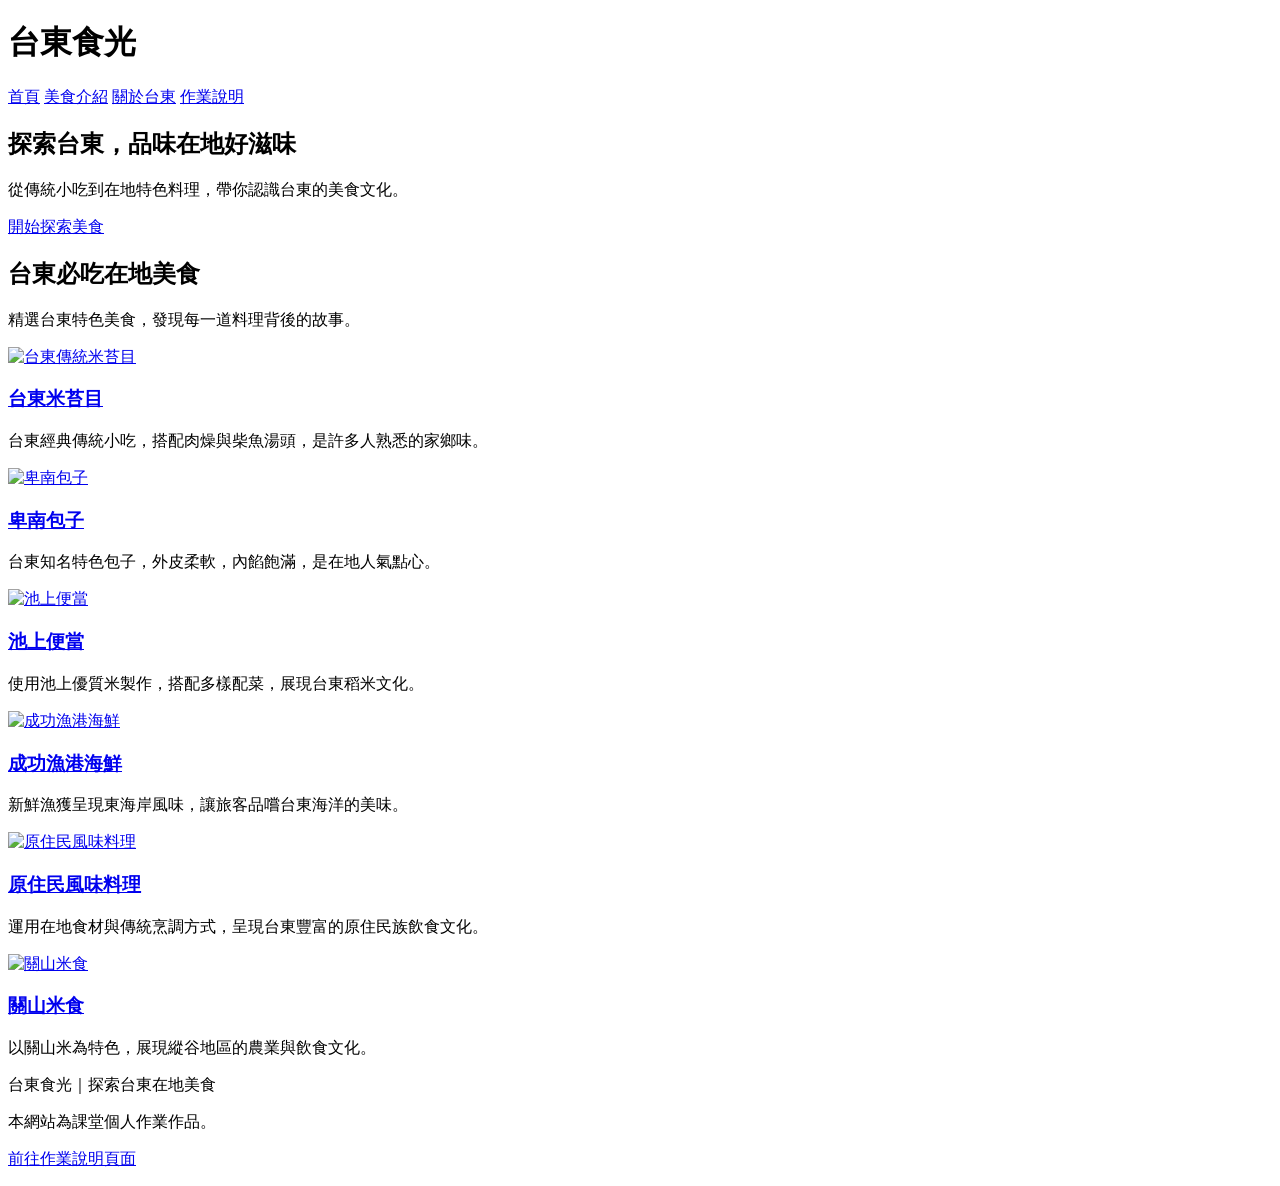
==== index.html @ 6f778d77 "Create index.html" ====
<!DOCTYPE html>
<html lang="zh-Hant">
<head>
    <meta charset="UTF-8">
    <meta name="viewport" content="width=device-width, initial-scale=1.0">
   <link rel="stylesheet" href="style.css">
    <title>台東食光｜探索台東在地美食</title>
</head>
<body>

    <!-- 網站導覽列 -->
    <header>
        <h1>台東食光</h1>

        <nav>
            <a href="index.html">首頁</a>
            <a href="#foods">美食介紹</a>
            <a href="#about">關於台東</a>
            <a href="about.html">作業說明</a>
        </nav>
    </header>

    <!-- 網站主視覺 -->
    <main>
        <section class="hero">
            <h2>探索台東，品味在地好滋味</h2>
            <p>從傳統小吃到在地特色料理，帶你認識台東的美食文化。</p>
            <a href="#foods">開始探索美食</a>
        </section>

        <!-- 美食介紹 -->
        
<section id="foods">
    <h2>台東必吃在地美食</h2>
    <p>精選台東特色美食，發現每一道料理背後的故事。</p>

    <article>
    <a href="https://www.google.com/search?q=台東米苔目店家"
       target="_blank">
        <img src="images/rice-noodles.jpg" alt="台東傳統米苔目">
        <h3>台東米苔目</h3>
    </a>
    <p>台東經典傳統小吃，搭配肉燥與柴魚湯頭，是許多人熟悉的家鄉味。</p>
</article>
<article>
    <a href="https://www.google.com/search?q=台東卑南包子店家" target="_blank">
        <img src="images/pinnan-bun.jpg" alt="卑南包子">
        <h3>卑南包子</h3>
    </a>
    <p>台東知名特色包子，外皮柔軟，內餡飽滿，是在地人氣點心。</p>
</article>
<article>
    <a href="https://www.google.com/search?q=台東池上便當店家" target="_blank">
        <img src="images/chishang-bento.jpg" alt="池上便當">
        <h3>池上便當</h3>
    </a>
    <p>使用池上優質米製作，搭配多樣配菜，展現台東稻米文化。</p>
</article>
 <article>
    <a href="https://www.google.com/search?q=台東成功漁港海鮮餐廳" target="_blank">
        <img src="images/chenggong-seafood.jpg" alt="成功漁港海鮮">
        <h3>成功漁港海鮮</h3>
    </a>
    <p>新鮮漁獲呈現東海岸風味，讓旅客品嚐台東海洋的美味。</p>
</article>
    <article>
    <a href="https://www.google.com/search?q=台東原住民風味料理餐廳" target="_blank">
        <img src="images/aboriginal-food.jpg" alt="原住民風味料理">
        <h3>原住民風味料理</h3>
    </a>
    <p>運用在地食材與傳統烹調方式，呈現台東豐富的原住民族飲食文化。</p>
</article>
<article>
    <a href="https://www.google.com/search?q=台東關山米食店家" target="_blank">
        <img src="images/guanshan-rice.jpg" alt="關山米食">
        <h3>關山米食</h3>
    </a>
    <p>以關山米為特色，展現縱谷地區的農業與飲食文化。</p>
</article>
    
  
</section>

    </main>

    <!-- 頁尾 -->
    <footer>
    <p>台東食光｜探索台東在地美食</p>
    <p>本網站為課堂個人作業作品。</p>

    <p>
        <a href="about.html">前往作業說明頁面</a>
    </p>
</footer>
</body>
</html>
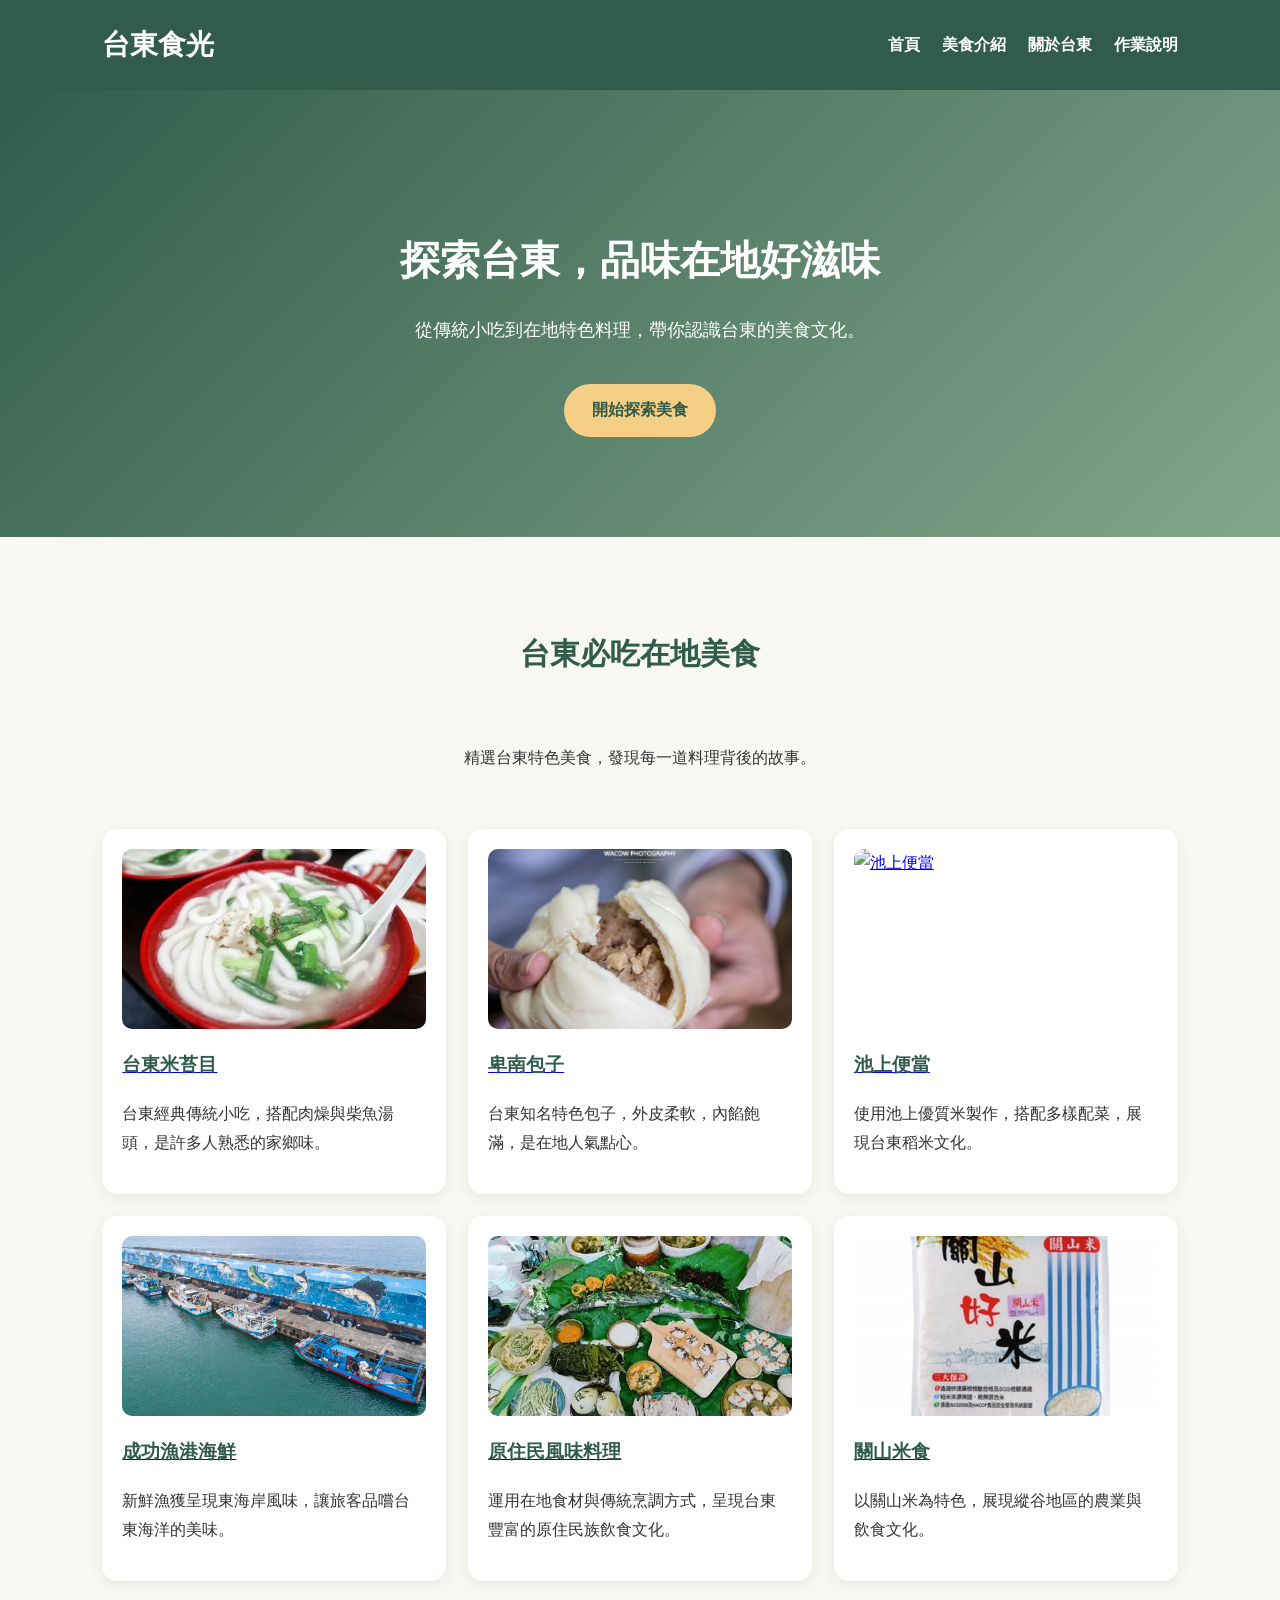
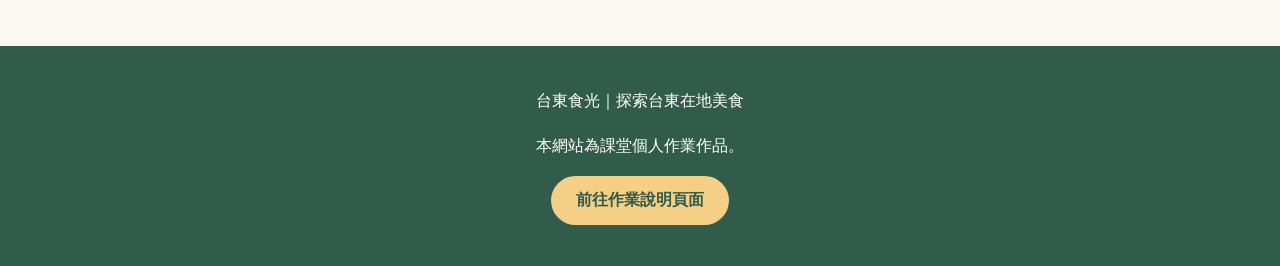
==== commit 0e4ed679: "Update index.html" ====
--- a/index.html
+++ b/index.html
@@ -38,14 +38,14 @@
     <article>
     <a href="https://www.google.com/search?q=台東米苔目店家"
        target="_blank">
-        <img src="images/rice-noodles.jpg" alt="台東傳統米苔目">
+        <img src="rice-noodles.jpg" alt="台東傳統米苔目">
         <h3>台東米苔目</h3>
     </a>
     <p>台東經典傳統小吃，搭配肉燥與柴魚湯頭，是許多人熟悉的家鄉味。</p>
 </article>
 <article>
     <a href="https://www.google.com/search?q=台東卑南包子店家" target="_blank">
-        <img src="images/pinnan-bun.jpg" alt="卑南包子">
+        <img src="pinnan-bun.jpg" alt="卑南包子">
         <h3>卑南包子</h3>
     </a>
     <p>台東知名特色包子，外皮柔軟，內餡飽滿，是在地人氣點心。</p>
@@ -59,21 +59,21 @@
 </article>
  <article>
     <a href="https://www.google.com/search?q=台東成功漁港海鮮餐廳" target="_blank">
-        <img src="images/chenggong-seafood.jpg" alt="成功漁港海鮮">
+        <img src="chenggong-seafood.jpg" alt="成功漁港海鮮">
         <h3>成功漁港海鮮</h3>
     </a>
     <p>新鮮漁獲呈現東海岸風味，讓旅客品嚐台東海洋的美味。</p>
 </article>
     <article>
     <a href="https://www.google.com/search?q=台東原住民風味料理餐廳" target="_blank">
-        <img src="images/aboriginal-food.jpg" alt="原住民風味料理">
+        <img src="aboriginal-food.jpg" alt="原住民風味料理">
         <h3>原住民風味料理</h3>
     </a>
     <p>運用在地食材與傳統烹調方式，呈現台東豐富的原住民族飲食文化。</p>
 </article>
 <article>
     <a href="https://www.google.com/search?q=台東關山米食店家" target="_blank">
-        <img src="images/guanshan-rice.jpg" alt="關山米食">
+        <img src="guanshan-rice.jpg" alt="關山米食">
         <h3>關山米食</h3>
     </a>
     <p>以關山米為特色，展現縱谷地區的農業與飲食文化。</p>
--- a/style.css
+++ b/style.css
@@ -0,0 +1,227 @@
+
+/* 全網站基本設定 */
+* {
+    box-sizing: border-box;
+}
+
+html {
+    scroll-behavior: smooth;
+}
+
+body {
+    margin: 0;
+    font-family: "Microsoft JhengHei", sans-serif;
+    color: #333;
+    background-color: #faf8f3;
+    line-height: 1.8;
+}
+
+/* 導覽列 */
+header {
+    background-color: #315c4c;
+    color: white;
+    padding: 20px 8%;
+    display: flex;
+    justify-content: space-between;
+    align-items: center;
+    flex-wrap: wrap;
+}
+
+header h1 {
+    margin: 0;
+    font-size: 28px;
+}
+
+nav {
+    display: flex;
+    flex-wrap: wrap;
+    gap: 22px;
+}
+
+nav a {
+    color: white;
+    text-decoration: none;
+    font-weight: bold;
+}
+
+nav a:hover {
+    color: #f4cf85;
+}
+
+/* 首頁主視覺 */
+.hero {
+    background: linear-gradient(135deg, #315c4c, #82a68a);
+    color: white;
+    text-align: center;
+    padding: 100px 20px;
+}
+
+.hero h2 {
+    font-size: 40px;
+    margin-bottom: 10px;
+}
+
+.hero p {
+    font-size: 18px;
+}
+
+.hero a {
+    display: inline-block;
+    margin-top: 20px;
+    padding: 12px 28px;
+    background-color: #f4cf85;
+    color: #315c4c;
+    border-radius: 30px;
+    text-decoration: none;
+    font-weight: bold;
+}
+
+/* 美食介紹區 */
+#foods,
+#about {
+    padding: 65px 8%;
+}
+
+#foods > h2,
+#about h2 {
+    text-align: center;
+    font-size: 30px;
+    color: #315c4c;
+}
+
+#foods > p {
+    text-align: center;
+    margin-bottom: 35px;
+}
+
+/* 美食卡片 */
+#foods {
+    display: grid;
+    grid-template-columns: repeat(3, minmax(0, 1fr));
+    gap: 22px;
+}
+
+#foods > h2,
+#foods > p {
+    grid-column: 1 / -1;
+}
+
+#foods article {
+    background-color: white;
+    padding: 20px;
+    border-radius: 15px;
+    box-shadow: 0 4px 15px rgba(0, 0, 0, 0.07);
+    transition: transform 0.3s;
+    min-width: 0;
+}
+
+#foods article:hover {
+    transform: translateY(-6px);
+}
+
+#foods article h3 {
+    color: #315c4c;
+}
+
+/* 六張美食圖片 */
+#foods article img {
+    width: 100%;
+    height: 180px;
+    object-fit: cover;
+    display: block;
+    border-radius: 10px;
+}
+
+/* 關於台東 */
+#about {
+    background-color: #e9efe8;
+    text-align: center;
+}
+
+/* 頁尾 */
+footer {
+    background-color: #315c4c;
+    color: white;
+    text-align: center;
+    padding: 25px;
+}
+
+/* 平板：兩欄 */
+@media (max-width: 768px) {
+    header {
+        flex-direction: column;
+        gap: 15px;
+    }
+
+    nav {
+        justify-content: center;
+        gap: 12px;
+    }
+
+    .hero {
+        padding: 65px 20px;
+    }
+
+    .hero h2 {
+        font-size: 28px;
+    }
+
+    #foods {
+        grid-template-columns: repeat(2, minmax(0, 1fr));
+        padding: 40px 5%;
+    }
+
+    #about {
+        padding: 45px 6%;
+    }
+}
+
+/* 手機：一欄 */
+@media (max-width: 480px) {
+    #foods {
+        grid-template-columns: 1fr;
+    }
+
+    .hero h2 {
+        font-size: 24px;
+    }
+
+    nav {
+        gap: 10px;
+        font-size: 14px;
+    }
+}
+
+/* 頁尾作業說明連結 */
+footer a {
+    display: inline-block;
+    color: #315c4c;
+    background-color: #f4cf85;
+    padding: 10px 25px;
+    border-radius: 25px;
+    text-decoration: none;
+    font-weight: bold;
+    transition: 0.3s;
+}
+
+footer a:hover {
+    background-color: white;
+    transform: translateY(-3px);
+}
+
+/* 作業說明頁面的個人照片 */
+.author-photo {
+    text-align: center;
+    margin: 30px auto;
+}
+
+.author-photo img {
+    width: 150px;
+    height: 200px;
+    max-width: 150px;
+    object-fit: cover;
+    display: block;
+    margin: 20px auto;
+    border-radius: 12px;
+    box-shadow: 0 4px 12px rgba(0, 0, 0, 0.15);
+}
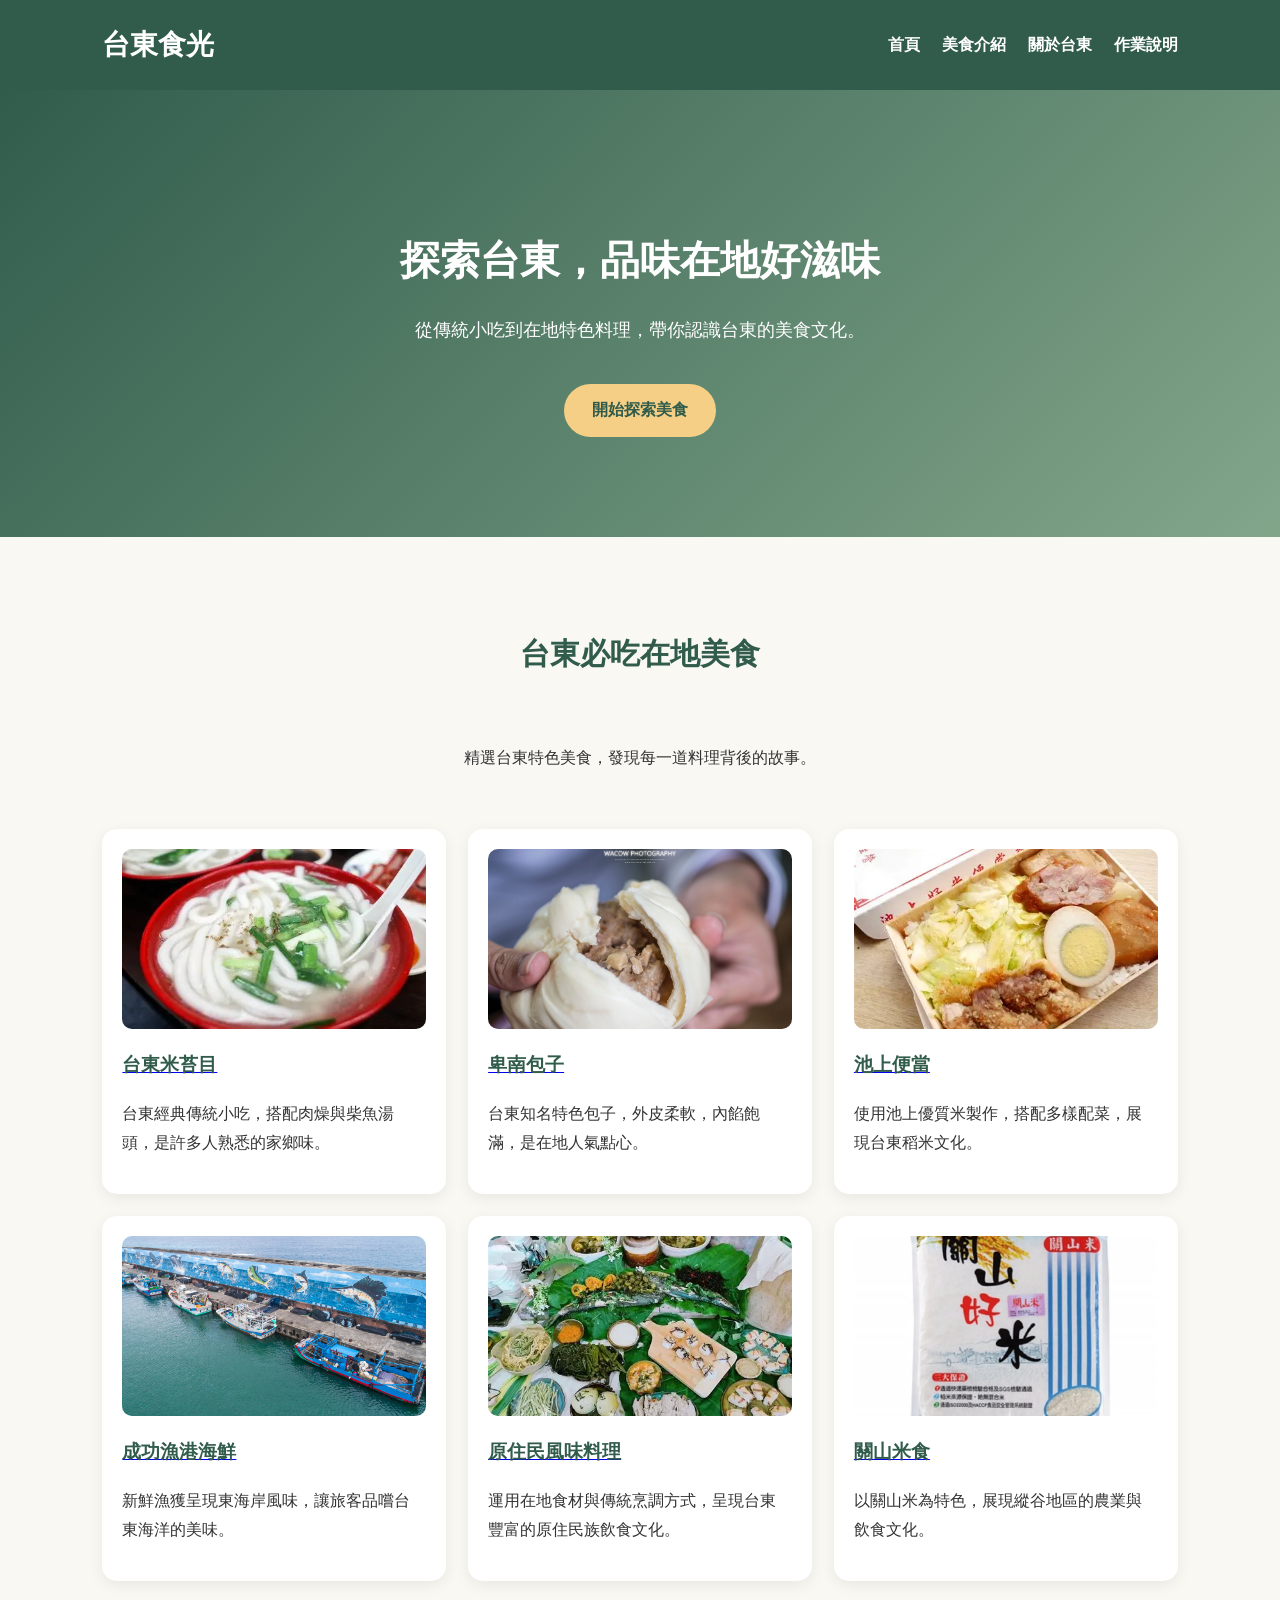
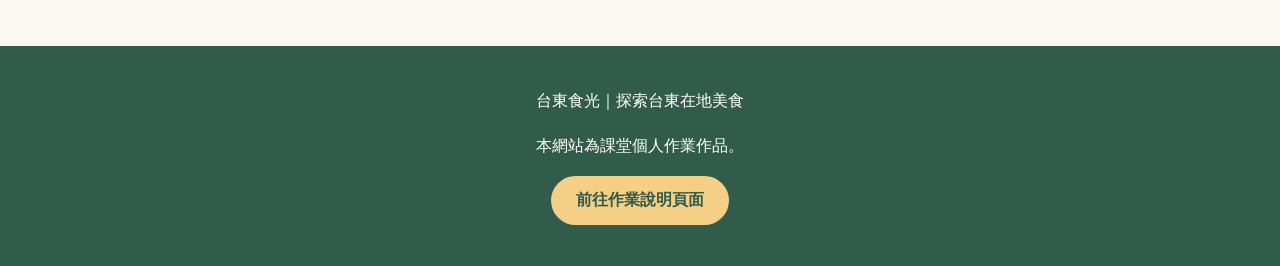
==== commit 7f38d69e: "Update index.html" ====
--- a/index.html
+++ b/index.html
@@ -52,7 +52,7 @@
 </article>
 <article>
     <a href="https://www.google.com/search?q=台東池上便當店家" target="_blank">
-        <img src="images/chishang-bento.jpg" alt="池上便當">
+        <img src="chishang-bento.jpg" alt="池上便當">
         <h3>池上便當</h3>
     </a>
     <p>使用池上優質米製作，搭配多樣配菜，展現台東稻米文化。</p>
